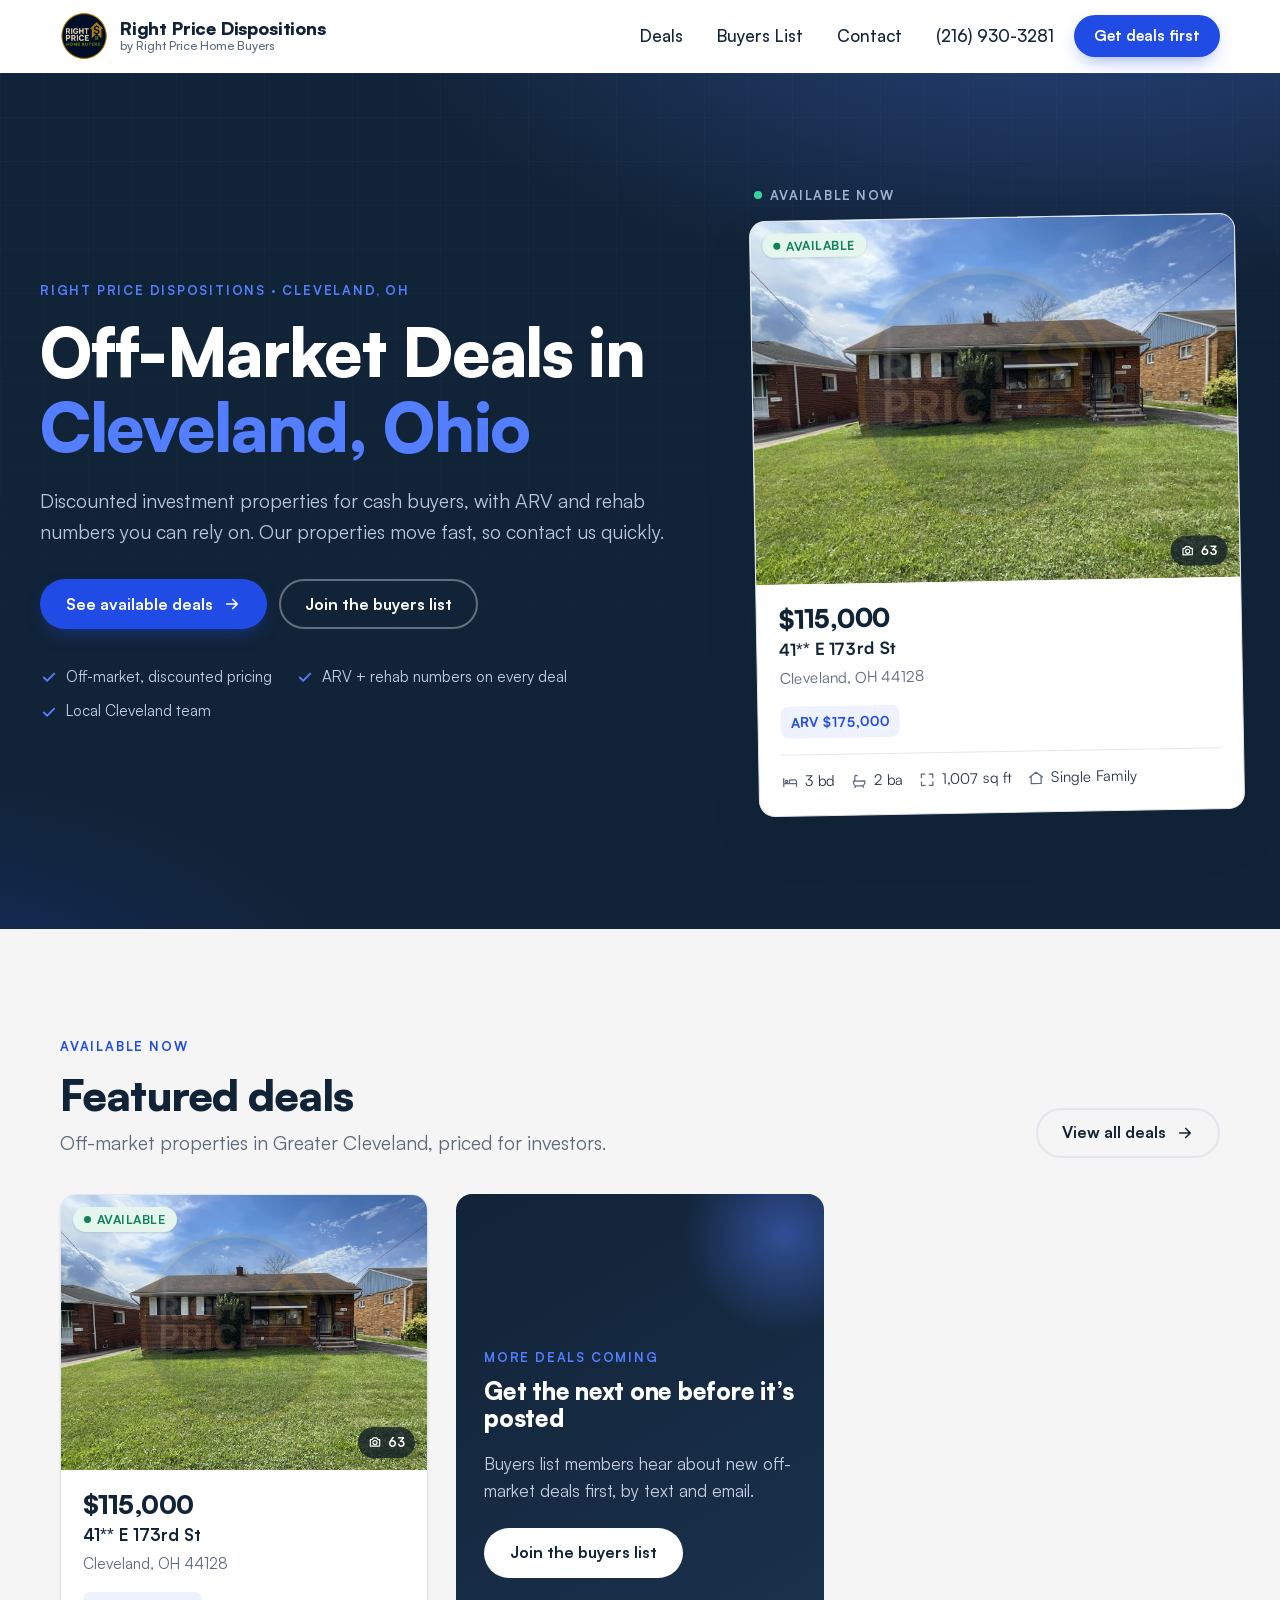
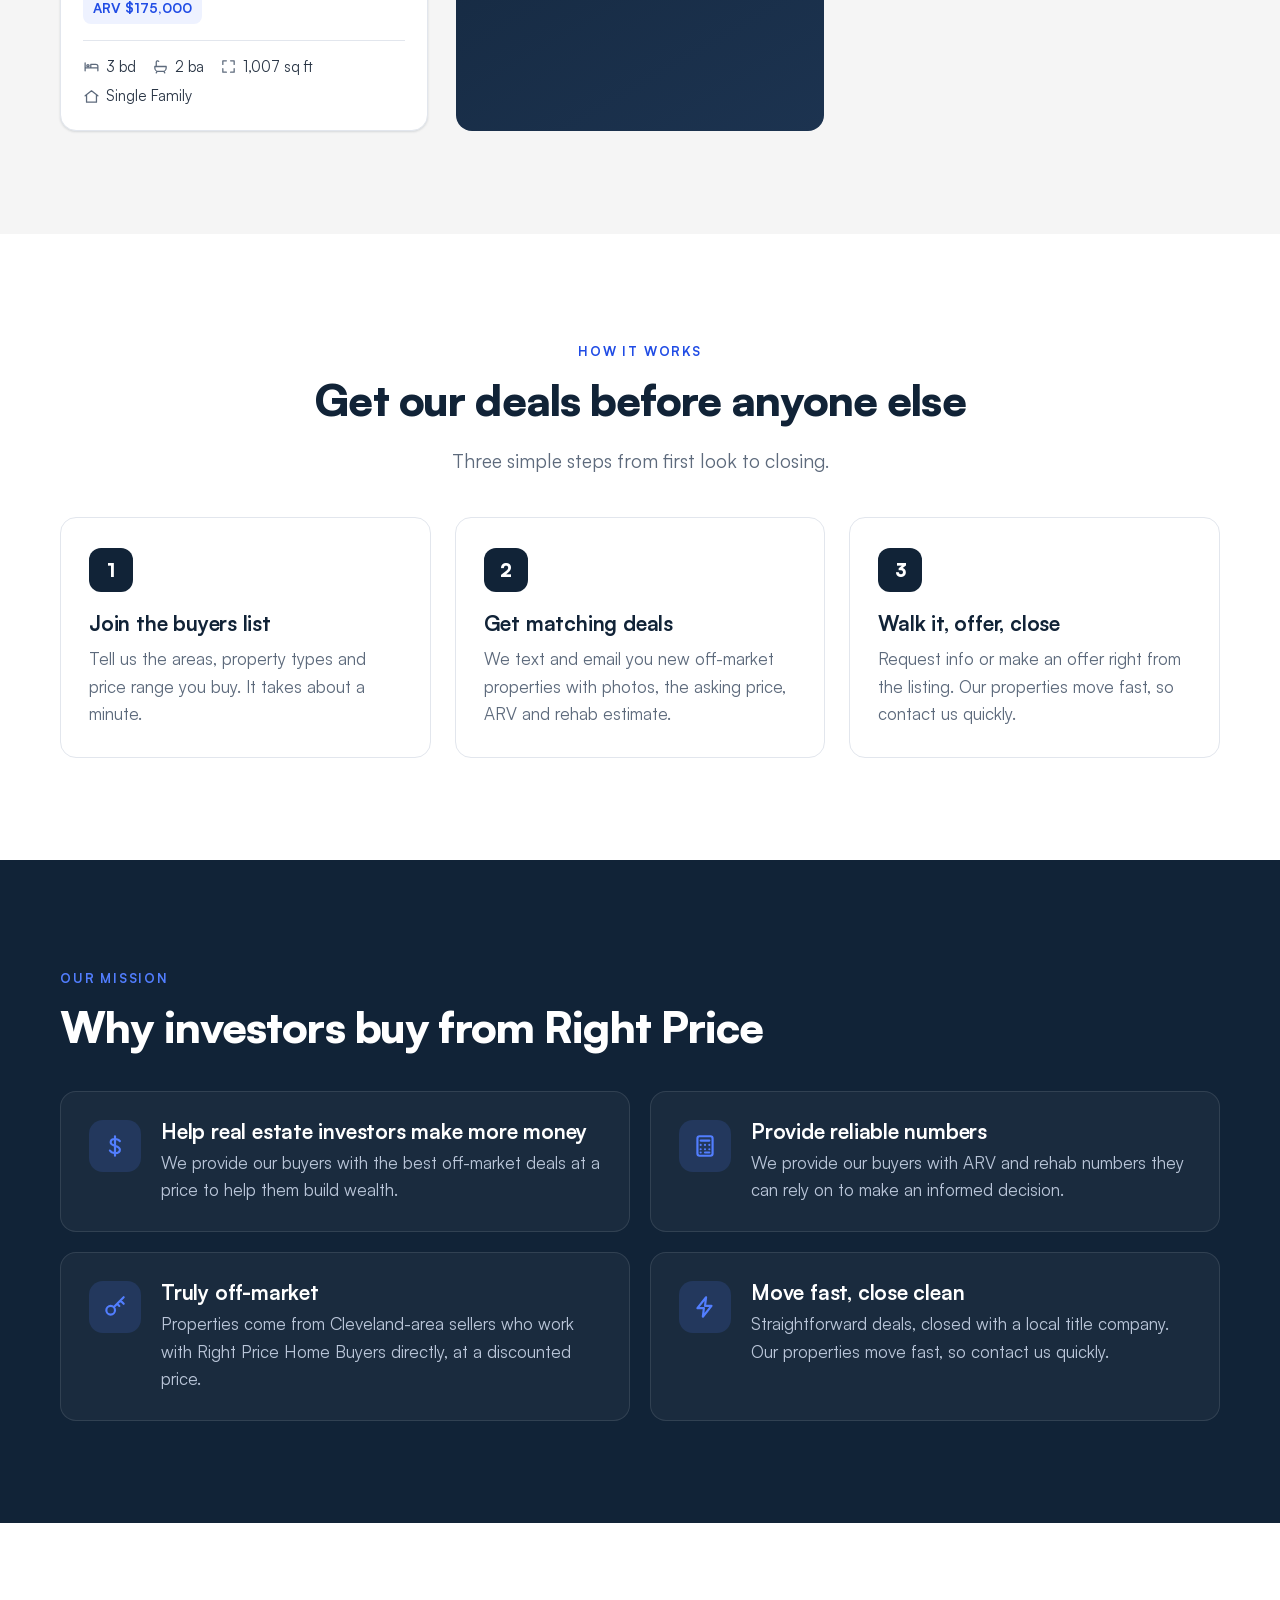
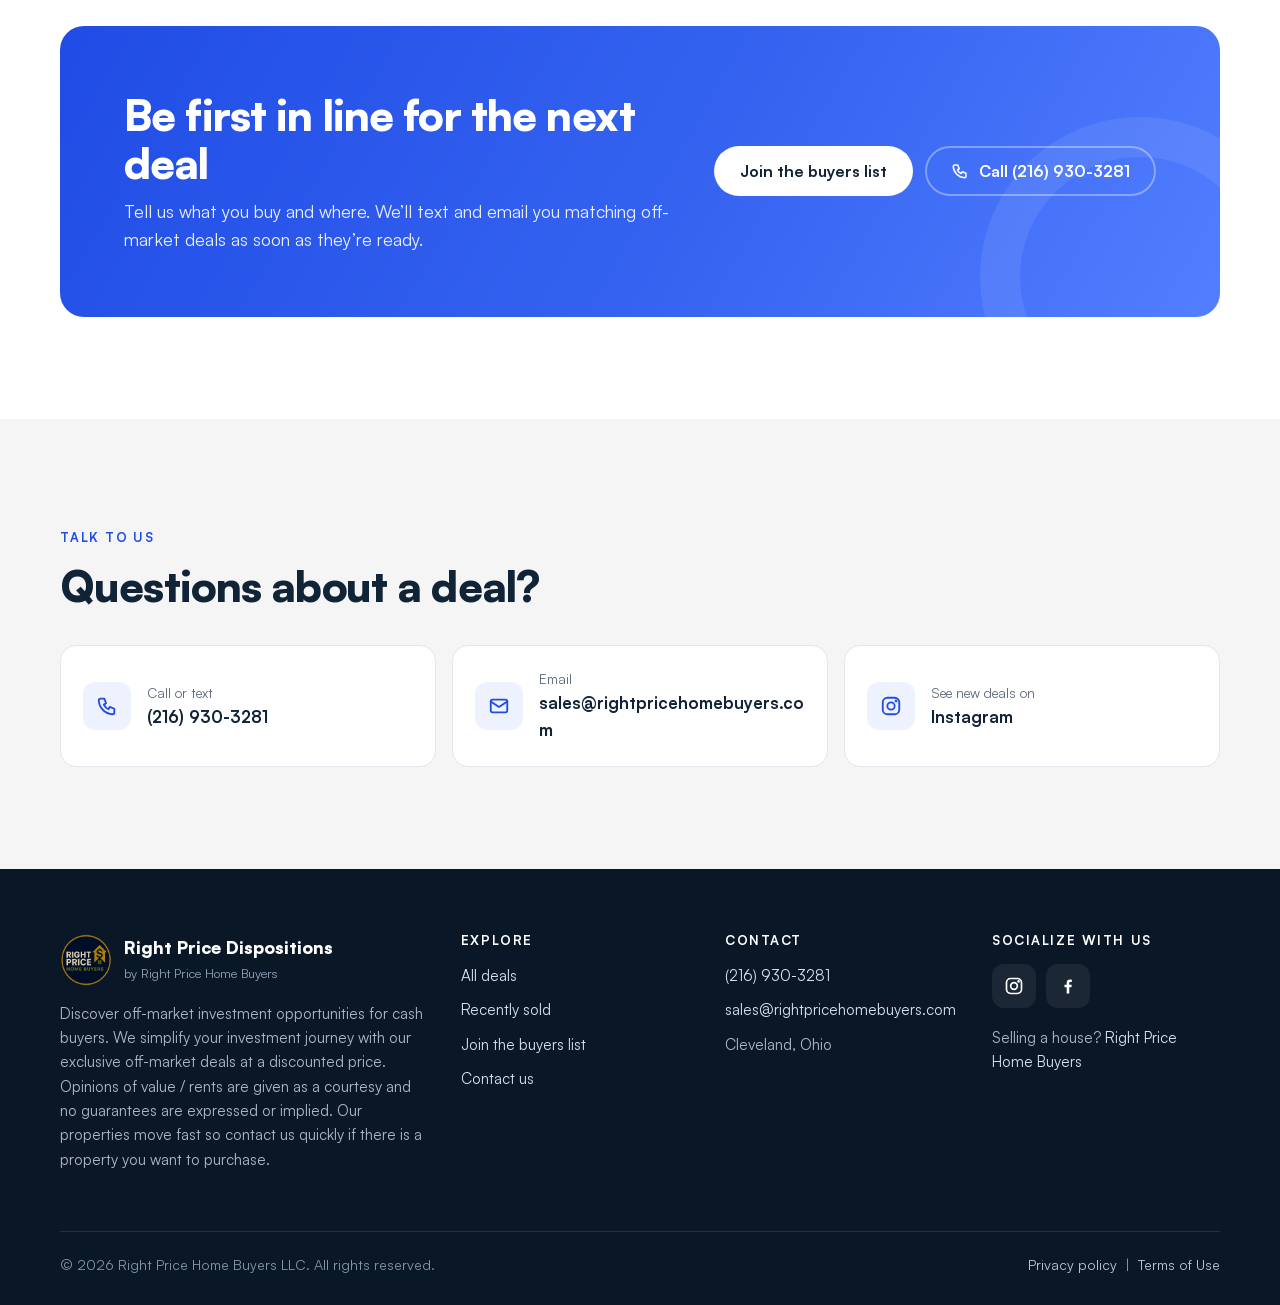
==== index.html @ bad51b69 "Initial cledispo.com buyer site Co-Authored-By: Claude Opus 5.5 <noreply@anthropic.com>" ====
<!doctype html>
<html lang="en">
<head>
<meta charset="utf-8">
<meta name="viewport" content="width=device-width, initial-scale=1, viewport-fit=cover">
<title>Off-Market Deals in Cleveland, Ohio | Right Price Dispositions</title>
<meta name="description" content="Off-market investment properties in Cleveland, Ohio at discounted prices, with ARV and rehab numbers you can rely on. Join the Right Price Dispositions buyers list.">
<link rel="canonical" href="https://www.cledispo.com/">
<meta name="theme-color" content="#112337">
<meta property="og:type" content="website">
<meta property="og:site_name" content="Right Price Dispositions">
<meta property="og:title" content="Off-Market Deals in Cleveland, Ohio | Right Price Dispositions">
<meta property="og:description" content="Off-market investment properties in Cleveland, Ohio at discounted prices, with ARV and rehab numbers you can rely on. Join the Right Price Dispositions buyers list.">
<meta property="og:url" content="https://www.cledispo.com/">
<meta property="og:image" content="https://www.cledispo.com/assets/img/og-image.jpg">
<meta property="og:image:width" content="1200">
<meta property="og:image:height" content="630">
<meta property="og:image:alt" content="Right Price Dispositions — Off-Market Deals in Cleveland, Ohio">
<meta name="twitter:card" content="summary_large_image">
<meta name="twitter:title" content="Off-Market Deals in Cleveland, Ohio | Right Price Dispositions">
<meta name="twitter:description" content="Off-market investment properties in Cleveland, Ohio at discounted prices, with ARV and rehab numbers you can rely on. Join the Right Price Dispositions buyers list.">
<meta name="twitter:image" content="https://www.cledispo.com/assets/img/og-image.jpg">
<link rel="icon" type="image/png" sizes="32x32" href="assets/img/favicon-32.png">
<link rel="icon" type="image/png" sizes="192x192" href="assets/img/favicon-192.png">
<link rel="apple-touch-icon" href="assets/img/favicon-180.png">
<link rel="preload" href="assets/fonts/Satoshi-900.woff2" as="font" type="font/woff2" crossorigin>
<link rel="preload" href="assets/fonts/Satoshi-500.woff2" as="font" type="font/woff2" crossorigin>
<link rel="stylesheet" href="assets/css/styles.css">
<script type="application/ld+json">{"@context":"https://schema.org","@type":"Organization","name":"Right Price Dispositions","alternateName":"Right Price Home Buyers","url":"https://www.cledispo.com/","logo":"https://www.cledispo.com/assets/img/favicon-270.png","telephone":"+1-216-930-3281","email":"sales@rightpricehomebuyers.com","areaServed":"Cleveland, Ohio","sameAs":["https://www.instagram.com/rightpricehomebuyers?utm_source=ig_web_button_share_sheet&igsh=dnZweTU5Y2hhZjhn","https://www.facebook.com/profile.php?id=61578637402555"],"parentOrganization":{"@type":"Organization","name":"Right Price Home Buyers LLC","url":"https://www.rightpricehomebuyers.com/"}}</script>
</head>
<body data-root="" data-page="home">
<a class="skip-link" href="#main">Skip to content</a>
<header class="site-header">
  <div class="wrap header-inner">
    <a class="brand" href="./" aria-label="Right Price Dispositions home">
      <img src="assets/img/logo-fox-160.png" width="48" height="48" alt="">
      <span class="brand-text"><span class="brand-name">Right Price Dispositions</span><span class="brand-sub">by Right Price Home Buyers</span></span>
    </a>
    <button class="nav-toggle" type="button" aria-label="Menu" aria-expanded="false" aria-controls="site-nav"><span></span></button>
    <nav class="nav" id="site-nav" aria-label="Main">
      <a href="listings/">Deals</a>
      <a href="buyers-list/">Buyers List</a>
      <a href="contact/">Contact</a>
      <a class="nav-phone" href="tel:+12169303281">(216) 930-3281</a>
      <a class="btn btn--primary btn--sm" href="buyers-list/">Get deals first</a>
    </nav>
  </div>
</header>
<main id="main">
<section class="hero">
  <div class="wrap hero-inner">
    <div>
      <span class="eyebrow">Right Price Dispositions &middot; Cleveland, OH</span>
      <h1>Off-Market Deals in <span class="accent">Cleveland, Ohio</span></h1>
      <p class="lede">Discounted investment properties for cash buyers, with ARV and rehab numbers you can rely on. Our properties move fast, so contact us quickly.</p>
      <div class="hero-ctas">
        <a class="btn btn--primary" href="listings/">See available deals <svg viewBox="0 0 24 24" fill="none" stroke="currentColor" stroke-width="2.2" stroke-linecap="round" stroke-linejoin="round" aria-hidden="true"><path d="M5 12h14M13 6l6 6-6 6"/></svg></a>
        <a class="btn btn--outline-light" href="buyers-list/">Join the buyers list</a>
      </div>
      <ul class="hero-points">
        <li><svg viewBox="0 0 24 24" fill="none" stroke="currentColor" stroke-width="2.4" stroke-linecap="round" stroke-linejoin="round" aria-hidden="true"><path d="M5 12.5l4.5 4.5L19 7.5"/></svg>Off-market, discounted pricing</li>
        <li><svg viewBox="0 0 24 24" fill="none" stroke="currentColor" stroke-width="2.4" stroke-linecap="round" stroke-linejoin="round" aria-hidden="true"><path d="M5 12.5l4.5 4.5L19 7.5"/></svg>ARV + rehab numbers on every deal</li>
        <li><svg viewBox="0 0 24 24" fill="none" stroke="currentColor" stroke-width="2.4" stroke-linecap="round" stroke-linejoin="round" aria-hidden="true"><path d="M5 12.5l4.5 4.5L19 7.5"/></svg>Local Cleveland team</li>
      </ul>
    </div>
    <div class="hero-card-slot" id="hero-deal" aria-live="polite"><div class="loading-card" aria-hidden="true"><div class="sk sk-img"></div><div class="sk sk-line"></div><div class="sk sk-line"></div></div></div>
  </div>
</section>

<section class="section section--paper">
  <div class="wrap">
    <div class="section-head">
      <div>
        <span class="eyebrow">Available now</span>
        <h2>Featured deals</h2>
        <p class="lede">Off-market properties in Greater Cleveland, priced for investors.</p>
      </div>
      <a class="btn btn--ghost" href="listings/">View all deals <svg viewBox="0 0 24 24" fill="none" stroke="currentColor" stroke-width="2.2" stroke-linecap="round" stroke-linejoin="round" aria-hidden="true"><path d="M5 12h14M13 6l6 6-6 6"/></svg></a>
    </div>
    <div class="deal-grid" id="featured-deals" aria-live="polite"><div class="loading-card" aria-hidden="true"><div class="sk sk-img"></div><div class="sk sk-line"></div><div class="sk sk-line"></div></div><div class="loading-card" aria-hidden="true"><div class="sk sk-img"></div><div class="sk sk-line"></div><div class="sk sk-line"></div></div><div class="loading-card" aria-hidden="true"><div class="sk sk-img"></div><div class="sk sk-line"></div><div class="sk sk-line"></div></div></div>
  </div>
</section>

<section class="section" id="sold-section" hidden>
  <div class="wrap">
    <div class="section-head">
      <div>
        <span class="eyebrow">Track record</span>
        <h2>Recently sold</h2>
        <p class="lede">Deals our buyers picked up. Don&rsquo;t miss the next one.</p>
      </div>
      <a class="btn btn--ghost" href="listings/?status=sold">See sold deals <svg viewBox="0 0 24 24" fill="none" stroke="currentColor" stroke-width="2.2" stroke-linecap="round" stroke-linejoin="round" aria-hidden="true"><path d="M5 12h14M13 6l6 6-6 6"/></svg></a>
    </div>
    <div class="deal-grid" id="sold-deals"></div>
  </div>
</section>

<section class="section">
  <div class="wrap">
    <div class="center" style="margin-bottom:40px">
      <span class="eyebrow">How it works</span>
      <h2>Get our deals before anyone else</h2>
      <p class="lede">Three simple steps from first look to closing.</p>
    </div>
    <div class="steps">
      <div class="step"><div class="step-num">1</div><h3>Join the buyers list</h3><p>Tell us the areas, property types and price range you buy. It takes about a minute.</p></div>
      <div class="step"><div class="step-num">2</div><h3>Get matching deals</h3><p>We text and email you new off-market properties with photos, the asking price, ARV and rehab estimate.</p></div>
      <div class="step"><div class="step-num">3</div><h3>Walk it, offer, close</h3><p>Request info or make an offer right from the listing. Our properties move fast, so contact us quickly.</p></div>
    </div>
  </div>
</section>

<section class="section section--navy">
  <div class="wrap">
    <div style="margin-bottom:40px">
      <span class="eyebrow">Our mission</span>
      <h2>Why investors buy from Right Price</h2>
    </div>
    <div class="features">
      <div class="feature"><div class="feature-icon"><svg viewBox="0 0 24 24" fill="none" stroke="currentColor" stroke-width="2" stroke-linecap="round" stroke-linejoin="round" aria-hidden="true"><path d="M12 3v18M16.5 7.5c-.8-1.2-2.4-2-4.5-2-2.5 0-4 1.3-4 3.1 0 4.4 8.5 2.4 8.5 6.8 0 1.9-1.7 3.1-4.5 3.1-2.2 0-3.9-.9-4.7-2.3"/></svg></div><div><h3>Help real estate investors make more money</h3><p>We provide our buyers with the best off-market deals at a price to help them build wealth.</p></div></div>
      <div class="feature"><div class="feature-icon"><svg viewBox="0 0 24 24" fill="none" stroke="currentColor" stroke-width="2" stroke-linecap="round" stroke-linejoin="round" aria-hidden="true"><rect x="5" y="3" width="14" height="18" rx="2"/><path d="M8 7h8M8 11h.01M12 11h.01M16 11h.01M8 15h.01M12 15h.01M16 15h.01M8 18h.01M12 18h4"/></svg></div><div><h3>Provide reliable numbers</h3><p>We provide our buyers with ARV and rehab numbers they can rely on to make an informed decision.</p></div></div>
      <div class="feature"><div class="feature-icon"><svg viewBox="0 0 24 24" fill="none" stroke="currentColor" stroke-width="2" stroke-linecap="round" stroke-linejoin="round" aria-hidden="true"><circle cx="8" cy="15" r="4"/><path d="M11 12l9-9M17 6l3 3M14 9l2 2"/></svg></div><div><h3>Truly off-market</h3><p>Properties come from Cleveland-area sellers who work with Right Price Home Buyers directly, at a discounted price.</p></div></div>
      <div class="feature"><div class="feature-icon"><svg viewBox="0 0 24 24" fill="none" stroke="currentColor" stroke-width="2" stroke-linecap="round" stroke-linejoin="round" aria-hidden="true"><path d="M13 3L5 13h6l-1 8 8-10h-6z"/></svg></div><div><h3>Move fast, close clean</h3><p>Straightforward deals, closed with a local title company. Our properties move fast, so contact us quickly.</p></div></div>
    </div>
  </div>
</section>

<section class="section">
  <div class="wrap">
    <div class="cta-band">
      <div>
        <h2>Be first in line for the next deal</h2>
        <p>Tell us what you buy and where. We&rsquo;ll text and email you matching off-market deals as soon as they&rsquo;re ready.</p>
      </div>
      <div class="btn-row">
        <a class="btn btn--light" href="buyers-list/">Join the buyers list</a>
        <a class="btn btn--outline-light" href="tel:+12169303281"><svg viewBox="0 0 24 24" fill="none" stroke="currentColor" stroke-width="2" stroke-linecap="round" stroke-linejoin="round" aria-hidden="true"><path d="M5 4h4l2 5-2.5 1.5a11 11 0 0 0 5 5L15 13l5 2v4a2 2 0 0 1-2 2A16 16 0 0 1 3 6a2 2 0 0 1 2-2"/></svg>Call (216) 930-3281</a>
      </div>
    </div>
  </div>
</section>

<section class="section section--paper">
  <div class="wrap">
    <div class="section-head"><div><span class="eyebrow">Talk to us</span><h2>Questions about a deal?</h2></div></div>
    <div class="contact-strip">
      <a class="contact-tile" href="tel:+12169303281"><span class="ic"><svg viewBox="0 0 24 24" fill="none" stroke="currentColor" stroke-width="2" stroke-linecap="round" stroke-linejoin="round" aria-hidden="true"><path d="M5 4h4l2 5-2.5 1.5a11 11 0 0 0 5 5L15 13l5 2v4a2 2 0 0 1-2 2A16 16 0 0 1 3 6a2 2 0 0 1 2-2"/></svg></span><span><small>Call or text</small><strong>(216) 930-3281</strong></span></a>
      <a class="contact-tile" href="mailto:sales@rightpricehomebuyers.com"><span class="ic"><svg viewBox="0 0 24 24" fill="none" stroke="currentColor" stroke-width="2" stroke-linecap="round" stroke-linejoin="round" aria-hidden="true"><rect x="3" y="5" width="18" height="14" rx="2"/><path d="M3 7l9 6 9-6"/></svg></span><span><small>Email</small><strong>sales@rightpricehomebuyers.com</strong></span></a>
      <a class="contact-tile" href="https://www.instagram.com/rightpricehomebuyers?utm_source=ig_web_button_share_sheet&igsh=dnZweTU5Y2hhZjhn" target="_blank" rel="noopener"><span class="ic"><svg viewBox="0 0 24 24" fill="none" stroke="currentColor" stroke-width="2" stroke-linecap="round" stroke-linejoin="round" aria-hidden="true"><rect x="3" y="3" width="18" height="18" rx="5"/><circle cx="12" cy="12" r="4"/><circle cx="17.5" cy="6.5" r=".6" fill="currentColor"/></svg></span><span><small>See new deals on</small><strong>Instagram</strong></span></a>
    </div>
  </div>
</section>
</main>
<footer class="site-footer">
  <div class="wrap">
    <div class="footer-grid">
      <div>
        <div class="footer-brand"><img src="assets/img/logo-fox-160.png" width="52" height="52" alt=""><div><strong>Right Price Dispositions</strong><span>by Right Price Home Buyers</span></div></div>
        <p class="footer-about">Discover off-market investment opportunities for cash buyers. We simplify your investment journey with our exclusive off-market deals at a discounted price. Opinions of value / rents are given as a courtesy and no guarantees are expressed or implied. Our properties move fast so contact us quickly if there is a property you want to purchase.</p>
      </div>
      <div>
        <h4>Explore</h4>
        <ul>
          <li><a href="listings/">All deals</a></li>
          <li><a href="listings/?status=sold">Recently sold</a></li>
          <li><a href="buyers-list/">Join the buyers list</a></li>
          <li><a href="contact/">Contact us</a></li>
        </ul>
      </div>
      <div>
        <h4>Contact</h4>
        <ul>
          <li><a href="tel:+12169303281">(216) 930-3281</a></li>
          <li><a href="mailto:sales@rightpricehomebuyers.com">sales@rightpricehomebuyers.com</a></li>
          <li>Cleveland, Ohio</li>
        </ul>
      </div>
      <div>
        <h4>Socialize with us</h4>
        <div class="socials">
          <a href="https://www.instagram.com/rightpricehomebuyers?utm_source=ig_web_button_share_sheet&igsh=dnZweTU5Y2hhZjhn" target="_blank" rel="noopener" aria-label="Instagram"><svg viewBox="0 0 24 24" fill="none" stroke="currentColor" stroke-width="2" stroke-linecap="round" stroke-linejoin="round" aria-hidden="true"><rect x="3" y="3" width="18" height="18" rx="5"/><circle cx="12" cy="12" r="4"/><circle cx="17.5" cy="6.5" r=".6" fill="currentColor"/></svg></a>
          <a href="https://www.facebook.com/profile.php?id=61578637402555" target="_blank" rel="noopener" aria-label="Facebook"><svg viewBox="0 0 24 24" fill="currentColor" aria-hidden="true"><path d="M13.5 21v-7.5h2.6l.4-3h-3V8.6c0-.9.3-1.5 1.5-1.5h1.6V4.4c-.3 0-1.2-.1-2.3-.1-2.3 0-3.9 1.4-3.9 4v2.2H7.8v3h2.6V21z"/></svg></a>
        </div>
        <p style="margin-top:18px">Selling a house? <a href="https://www.rightpricehomebuyers.com/" target="_blank" rel="noopener">Right Price Home Buyers</a></p>
      </div>
    </div>
    <div class="footer-bottom">
      <span>&copy; <span data-year>2026</span> Right Price Home Buyers LLC. All rights reserved.</span>
      <span><a href="privacy-policy/">Privacy policy</a> &nbsp;|&nbsp; <a href="terms-of-use/">Terms of Use</a></span>
    </div>
  </div>
</footer>
<script src="assets/js/config.js"></script>
<script src="assets/js/site.js"></script>
<script src="assets/js/listings.js"></script>
</body>
</html>
---- assets/css/styles.css ----
/* Right Price Dispositions — cledispo.com
   Brand family: rightpricehomebuyers.com (navy #112337, blue #204ce5 / #527EFF, off-white #F5F5F5 / #fffaf3, Satoshi) */

@font-face { font-family: "Satoshi"; src: url("../fonts/Satoshi-400.woff2") format("woff2"); font-weight: 400; font-style: normal; font-display: swap; }
@font-face { font-family: "Satoshi"; src: url("../fonts/Satoshi-500.woff2") format("woff2"); font-weight: 500; font-style: normal; font-display: swap; }
@font-face { font-family: "Satoshi"; src: url("../fonts/Satoshi-700.woff2") format("woff2"); font-weight: 700; font-style: normal; font-display: swap; }
@font-face { font-family: "Satoshi"; src: url("../fonts/Satoshi-900.woff2") format("woff2"); font-weight: 900; font-style: normal; font-display: swap; }

:root {
  --navy: #112337;
  --navy-deep: #0a1726;
  --navy-soft: #1c3350;
  --blue: #204ce5;
  --blue-hover: #1a3fc2;
  --blue-light: #527eff;
  --blue-tint: #eef2ff;
  --paper: #f5f5f5;
  --cream: #fffaf3;
  --white: #ffffff;
  --ink: #112337;
  --text: #2a3646;
  --muted: #5d6a7c;
  --line: #e2e6ed;
  --gold: #d4a431;
  --ok: #10825a;
  --ok-bg: #e5f6ef;
  --warn: #a8650a;
  --warn-bg: #fff3dc;
  --sold: #c73b3b;
  --sold-bg: #fde9e9;
  --radius: 16px;
  --radius-sm: 10px;
  --shadow-sm: 0 1px 2px rgba(17, 35, 55, .06), 0 1px 3px rgba(17, 35, 55, .08);
  --shadow: 0 10px 30px -12px rgba(17, 35, 55, .25);
  --shadow-lg: 0 24px 60px -20px rgba(17, 35, 55, .35);
  --wrap: 1200px;
  --gutter: 20px;
  --header-h: 72px;
  --font: "Satoshi", "Plus Jakarta Sans", system-ui, -apple-system, "Segoe UI", Roboto, Arial, sans-serif;
}

*, *::before, *::after { box-sizing: border-box; }
html { -webkit-text-size-adjust: 100%; scroll-behavior: smooth; scroll-padding-top: calc(var(--header-h) + 16px); }
body {
  margin: 0;
  font-family: var(--font);
  font-size: 17px;
  line-height: 1.6;
  color: var(--text);
  background: var(--white);
  -webkit-font-smoothing: antialiased;
  overflow-x: hidden;
}
img { max-width: 100%; height: auto; display: block; }
a { color: var(--blue); text-decoration: none; }
a:hover { text-decoration: underline; }
h1, h2, h3, h4 { color: var(--ink); line-height: 1.12; margin: 0 0 .5em; font-weight: 900; letter-spacing: -0.02em; }
h1 { font-size: clamp(2.3rem, 6vw, 4.2rem); }
h2 { font-size: clamp(1.8rem, 3.6vw, 2.7rem); }
h3 { font-size: 1.3rem; font-weight: 700; letter-spacing: -0.01em; }
p { margin: 0 0 1em; }
button, input, select, textarea { font: inherit; color: inherit; }
:focus-visible { outline: 3px solid var(--blue-light); outline-offset: 2px; border-radius: 6px; }
.sr-only { position: absolute !important; width: 1px; height: 1px; padding: 0; margin: -1px; overflow: hidden; clip: rect(0 0 0 0); white-space: nowrap; border: 0; }
.skip-link { position: absolute; left: -999px; top: 8px; z-index: 200; background: var(--navy); color: #fff; padding: 10px 16px; border-radius: 8px; }
.skip-link:focus { left: 8px; }

.wrap { width: 100%; max-width: var(--wrap); margin: 0 auto; padding: 0 var(--gutter); }
.section { padding: clamp(56px, 8vw, 104px) 0; }
.section--paper { background: var(--paper); }
.section--cream { background: var(--cream); }
.section--navy { background: var(--navy); color: #d7deea; }
.section--navy h2, .section--navy h3 { color: #fff; }
.eyebrow { display: inline-block; font-size: .8rem; font-weight: 700; letter-spacing: .14em; text-transform: uppercase; color: var(--blue); margin-bottom: 14px; }
.section--navy .eyebrow, .hero .eyebrow { color: var(--blue-light); }
.lede { font-size: clamp(1.05rem, 1.6vw, 1.22rem); color: var(--muted); max-width: 640px; }
.section-head { display: flex; flex-wrap: wrap; align-items: end; justify-content: space-between; gap: 16px 32px; margin-bottom: 36px; }
.section-head h2 { margin: 0; }
.section-head .lede { margin: 8px 0 0; }
.center { text-align: center; }
.center .lede { margin-left: auto; margin-right: auto; }

/* Buttons */
.btn {
  display: inline-flex; align-items: center; justify-content: center; gap: 10px;
  min-height: 50px; padding: 12px 24px; border-radius: 999px; border: 2px solid transparent;
  font-weight: 700; font-size: 1rem; line-height: 1.2; cursor: pointer; text-decoration: none !important;
  transition: background .18s ease, color .18s ease, border-color .18s ease, transform .18s ease, box-shadow .18s ease;
  white-space: nowrap;
}
.btn svg { width: 18px; height: 18px; flex: none; }
.btn--primary { background: var(--blue); color: #fff; box-shadow: 0 8px 20px -8px rgba(32, 76, 229, .6); }
.btn--primary:hover { background: var(--blue-hover); transform: translateY(-1px); }
.btn--ghost { background: transparent; color: var(--ink); border-color: var(--line); }
.btn--ghost:hover { border-color: var(--ink); }
.btn--light { background: #fff; color: var(--navy); }
.btn--light:hover { background: var(--cream); transform: translateY(-1px); }
.btn--outline-light { background: transparent; color: #fff; border-color: rgba(255, 255, 255, .35); }
.btn--outline-light:hover { border-color: #fff; }
.btn--block { width: 100%; }
.btn--sm { min-height: 42px; padding: 8px 18px; font-size: .95rem; }
.btn[disabled] { opacity: .6; cursor: progress; }

/* Header */
.site-header {
  position: sticky; top: 0; z-index: 100;
  background: rgba(255, 255, 255, .92);
  -webkit-backdrop-filter: saturate(180%) blur(12px); backdrop-filter: saturate(180%) blur(12px);
  border-bottom: 1px solid transparent;
  transition: border-color .2s ease, box-shadow .2s ease;
}
.site-header.is-scrolled { border-bottom-color: var(--line); box-shadow: 0 6px 20px -16px rgba(17, 35, 55, .5); }
.header-inner { display: flex; align-items: center; justify-content: space-between; gap: 16px; height: var(--header-h); }
.brand { display: flex; align-items: center; gap: 12px; color: var(--ink); text-decoration: none !important; min-width: 0; }
.brand img { width: 48px; height: 48px; flex: none; }
.brand-text { display: flex; flex-direction: column; line-height: 1.1; min-width: 0; }
.brand-name { font-weight: 900; font-size: 1.12rem; letter-spacing: -0.01em; white-space: nowrap; }
.brand-sub { font-size: .76rem; font-weight: 500; color: var(--muted); white-space: nowrap; }
.nav { display: flex; align-items: center; gap: 6px; }
.nav a:not(.btn) { color: var(--ink); font-weight: 500; padding: 10px 14px; border-radius: 999px; }
.nav a:not(.btn):hover { background: var(--paper); text-decoration: none; }
.nav a[aria-current="page"]:not(.btn) { background: var(--blue-tint); color: var(--blue); }
.nav .nav-phone { font-weight: 700; }
.nav-toggle { display: none; width: 46px; height: 46px; border-radius: 12px; border: 1px solid var(--line); background: #fff; cursor: pointer; align-items: center; justify-content: center; }
.nav-toggle span, .nav-toggle span::before, .nav-toggle span::after { display: block; width: 20px; height: 2px; background: var(--ink); border-radius: 2px; position: relative; transition: transform .2s ease, background .2s ease; }
.nav-toggle span::before, .nav-toggle span::after { content: ""; position: absolute; left: 0; }
.nav-toggle span::before { top: -6px; }
.nav-toggle span::after { top: 6px; }
.nav-open .nav-toggle span { background: transparent; }
.nav-open .nav-toggle span::before { transform: translateY(6px) rotate(45deg); }
.nav-open .nav-toggle span::after { transform: translateY(-6px) rotate(-45deg); }

@media (max-width: 920px) {
  .nav-toggle { display: inline-flex; }
  .nav {
    position: fixed; left: 0; right: 0; top: var(--header-h); bottom: 0;
    flex-direction: column; align-items: stretch; gap: 4px; padding: 20px var(--gutter) 32px;
    background: #fff; border-top: 1px solid var(--line);
    transform: translateY(-8px); opacity: 0; visibility: hidden; transition: opacity .18s ease, transform .18s ease, visibility .18s;
    overflow-y: auto;
  }
  .nav-open .nav { transform: none; opacity: 1; visibility: visible; }
  .nav a:not(.btn) { font-size: 1.2rem; padding: 14px 12px; border-radius: 12px; }
  .nav .btn { margin-top: 12px; min-height: 54px; }
  body.nav-open { overflow: hidden; }
}
@media (max-width: 400px) {
  .brand img { width: 42px; height: 42px; }
  .brand-name { font-size: 1rem; }
  .brand-sub { font-size: .7rem; }
}

/* Hero */
.hero {
  position: relative; overflow: hidden; color: #cfd8e6;
  background:
    radial-gradient(1200px 500px at 85% -10%, rgba(82, 126, 255, .35), transparent 60%),
    radial-gradient(800px 400px at -10% 110%, rgba(32, 76, 229, .25), transparent 60%),
    var(--navy);
}
.hero::before {
  content: ""; position: absolute; inset: 0; pointer-events: none; opacity: .5;
  background-image: linear-gradient(rgba(255, 255, 255, .045) 1px, transparent 1px), linear-gradient(90deg, rgba(255, 255, 255, .045) 1px, transparent 1px);
  background-size: 44px 44px;
  -webkit-mask-image: linear-gradient(180deg, #000 0%, transparent 85%); mask-image: linear-gradient(180deg, #000 0%, transparent 85%);
}
.hero-inner { position: relative; display: grid; grid-template-columns: 1.15fr .85fr; gap: 56px; align-items: center; padding: clamp(56px, 9vw, 112px) 0 clamp(64px, 9vw, 120px); }
.hero h1 { color: #fff; margin-bottom: 20px; }
.hero h1 .accent { color: var(--blue-light); }
.hero .lede { color: #b9c5d8; margin-bottom: 32px; }
.hero-ctas { display: flex; flex-wrap: wrap; gap: 12px; }
.hero-points { display: flex; flex-wrap: wrap; gap: 10px 24px; margin: 36px 0 0; padding: 0; list-style: none; font-size: .95rem; color: #c3cee0; }
.hero-points li { display: flex; align-items: center; gap: 8px; }
.hero-points svg { width: 18px; height: 18px; color: var(--blue-light); flex: none; }
.hero-card-slot { min-width: 0; }
.hero-card-label { display: flex; align-items: center; gap: 8px; font-size: .8rem; font-weight: 700; letter-spacing: .12em; text-transform: uppercase; color: #9fb3d6; margin-bottom: 12px; }
.pulse { width: 8px; height: 8px; border-radius: 50%; background: #38d39f; box-shadow: 0 0 0 0 rgba(56, 211, 159, .6); animation: pulse 2s infinite; }
@keyframes pulse { 0% { box-shadow: 0 0 0 0 rgba(56, 211, 159, .6); } 70% { box-shadow: 0 0 0 10px rgba(56, 211, 159, 0); } 100% { box-shadow: 0 0 0 0 rgba(56, 211, 159, 0); } }
.hero .deal-card { box-shadow: var(--shadow-lg); transform: rotate(-1deg); }
.hero .deal-card:hover { transform: rotate(0) translateY(-4px); }
@media (max-width: 920px) {
  .hero-inner { grid-template-columns: 1fr; gap: 40px; }
  .hero .deal-card { transform: none; }
}
@media (max-width: 480px) {
  .hero-ctas .btn { width: 100%; }
}

/* Page hero (inner pages) */
.page-hero { background: var(--navy); color: #c9d3e3; padding: clamp(44px, 7vw, 80px) 0 clamp(40px, 6vw, 64px); position: relative; overflow: hidden; }
.page-hero::after { content: ""; position: absolute; right: -120px; top: -160px; width: 420px; height: 420px; border-radius: 50%; background: radial-gradient(circle, rgba(82, 126, 255, .35), transparent 65%); pointer-events: none; }
.page-hero h1 { color: #fff; font-size: clamp(2rem, 5vw, 3.2rem); margin-bottom: 12px; }
.page-hero .lede { color: #b9c5d8; margin: 0; }
.crumbs { font-size: .9rem; margin-bottom: 16px; color: #9fb0c9; }
.crumbs a { color: #cdd8ea; }

/* Deal cards */
.deal-grid { display: grid; grid-template-columns: repeat(auto-fill, minmax(300px, 1fr)); gap: 28px; }
@media (max-width: 380px) { .deal-grid { grid-template-columns: 1fr; } }
.deal-card {
  position: relative; display: flex; flex-direction: column; background: #fff; border-radius: var(--radius);
  overflow: hidden; color: var(--text); box-shadow: var(--shadow-sm); border: 1px solid var(--line);
  transition: transform .2s ease, box-shadow .2s ease; text-decoration: none !important;
}
.deal-card:hover { transform: translateY(-4px); box-shadow: var(--shadow); }
.deal-media { position: relative; aspect-ratio: 4 / 3; background: linear-gradient(135deg, #e8ecf3, #dfe5ee); overflow: hidden; }
.deal-media img { width: 100%; height: 100%; object-fit: cover; transition: transform .5s ease; }
.deal-card:hover .deal-media img { transform: scale(1.04); }
.deal-media .no-photo { position: absolute; inset: 0; display: grid; place-items: center; color: #8a97aa; font-weight: 700; }
.deal-media .photo-count { position: absolute; right: 12px; bottom: 12px; background: rgba(10, 23, 38, .72); color: #fff; font-size: .8rem; font-weight: 700; padding: 5px 10px; border-radius: 999px; display: inline-flex; gap: 6px; align-items: center; }
.deal-media .photo-count svg { width: 14px; height: 14px; }
.badge { display: inline-flex; align-items: center; gap: 6px; font-size: .78rem; font-weight: 700; letter-spacing: .04em; text-transform: uppercase; padding: 6px 11px; border-radius: 999px; line-height: 1; }
.badge::before { content: ""; width: 7px; height: 7px; border-radius: 50%; background: currentColor; }
.badge--available { background: var(--ok-bg); color: var(--ok); }
.badge--pending { background: var(--warn-bg); color: var(--warn); }
.badge--sold { background: var(--sold-bg); color: var(--sold); }
.deal-media .badge { position: absolute; left: 12px; top: 12px; box-shadow: var(--shadow-sm); }
.ribbon { position: absolute; top: 22px; right: -46px; width: 180px; transform: rotate(45deg); background: var(--sold); color: #fff; text-align: center; font-weight: 900; letter-spacing: .18em; font-size: .9rem; padding: 7px 0; box-shadow: 0 4px 12px rgba(0, 0, 0, .25); z-index: 2; }
.deal-card.is-sold .deal-media img { filter: saturate(.75); }
.deal-body { padding: 20px 22px 22px; display: flex; flex-direction: column; gap: 6px; flex: 1; }
.deal-price { font-size: 1.6rem; font-weight: 900; color: var(--ink); letter-spacing: -0.02em; line-height: 1.1; }
.deal-price small { font-size: .9rem; font-weight: 500; color: var(--muted); letter-spacing: 0; }
.deal-address { font-weight: 700; color: var(--ink); font-size: 1.05rem; line-height: 1.3; }
.deal-city { color: var(--muted); font-size: .95rem; }
.deal-specs { display: flex; flex-wrap: wrap; gap: 6px 16px; margin-top: 10px; padding-top: 14px; border-top: 1px solid var(--line); font-size: .93rem; color: var(--text); }
.deal-specs span { display: inline-flex; align-items: center; gap: 6px; }
.deal-specs svg { width: 17px; height: 17px; color: var(--muted); }
.deal-numbers { display: flex; gap: 8px; flex-wrap: wrap; margin-top: 10px; }
.chip { font-size: .85rem; font-weight: 700; background: var(--blue-tint); color: var(--blue); padding: 5px 10px; border-radius: 8px; }
.chip--muted { background: var(--paper); color: var(--text); }

.promo-card { display: flex; flex-direction: column; justify-content: center; align-items: flex-start; gap: 6px; padding: 32px 28px; border-radius: var(--radius); background: linear-gradient(150deg, var(--navy) 0%, var(--navy-soft) 100%); color: #c3cee0; text-decoration: none !important; min-height: 320px; position: relative; overflow: hidden; }
.promo-card::after { content: ""; position: absolute; right: -60px; top: -60px; width: 200px; height: 200px; border-radius: 50%; background: radial-gradient(circle, rgba(82, 126, 255, .45), transparent 70%); }
.promo-card .eyebrow { color: var(--blue-light); margin-bottom: 4px; }
.promo-card h3 { color: #fff; font-size: 1.5rem; font-weight: 900; }
.promo-card p { margin: 0 0 18px; }
.promo-card:hover .btn { background: var(--cream); }
.empty-state { grid-column: 1 / -1; text-align: center; padding: 56px 24px; border: 2px dashed var(--line); border-radius: var(--radius); background: #fff; }
.empty-state h3 { font-size: 1.5rem; }
.empty-state p { color: var(--muted); max-width: 460px; margin: 0 auto 20px; }
.loading-card { border-radius: var(--radius); border: 1px solid var(--line); overflow: hidden; background: #fff; }
.loading-card .sk { background: linear-gradient(90deg, #eef1f5 0%, #f7f9fb 50%, #eef1f5 100%); background-size: 200% 100%; animation: sk 1.2s infinite linear; }
.loading-card .sk-img { aspect-ratio: 4 / 3; }
.loading-card .sk-line { height: 14px; border-radius: 6px; margin: 18px 22px 0; }
.loading-card .sk-line:last-child { margin-bottom: 22px; width: 50%; }
@keyframes sk { to { background-position: -200% 0; } }

/* Steps / features */
.steps { display: grid; grid-template-columns: repeat(3, 1fr); gap: 24px; counter-reset: step; }
.step { background: #fff; border: 1px solid var(--line); border-radius: var(--radius); padding: 30px 28px; position: relative; }
.step-num { width: 44px; height: 44px; border-radius: 12px; display: grid; place-items: center; font-weight: 900; font-size: 1.15rem; background: var(--navy); color: #fff; margin-bottom: 20px; }
.step p { color: var(--muted); margin: 0; }
.features { display: grid; grid-template-columns: repeat(2, 1fr); gap: 20px; }
.feature { display: flex; gap: 20px; padding: 28px; border-radius: var(--radius); background: rgba(255, 255, 255, .04); border: 1px solid rgba(255, 255, 255, .1); }
.feature-icon { width: 52px; height: 52px; flex: none; border-radius: 14px; display: grid; place-items: center; background: rgba(82, 126, 255, .16); color: var(--blue-light); }
.feature-icon svg { width: 26px; height: 26px; }
.feature h3 { margin-bottom: 6px; }
.feature p { margin: 0; color: #b9c5d8; }
@media (max-width: 860px) {
  .steps, .features { grid-template-columns: 1fr; }
}
@media (max-width: 480px) {
  .feature { flex-direction: column; gap: 14px; padding: 24px; }
}

/* CTA band */
.cta-band { background: linear-gradient(120deg, var(--blue) 0%, #3563f0 55%, var(--blue-light) 100%); color: #e8eeff; border-radius: 24px; padding: clamp(36px, 6vw, 64px); display: grid; grid-template-columns: 1.4fr auto; gap: 28px; align-items: center; position: relative; overflow: hidden; }
.cta-band::after { content: ""; position: absolute; right: -80px; bottom: -120px; width: 320px; height: 320px; border-radius: 50%; border: 40px solid rgba(255, 255, 255, .08); pointer-events: none; }
.cta-band h2 { color: #fff; margin-bottom: 10px; }
.cta-band p { margin: 0; font-size: 1.1rem; }
.cta-band .btn-row { display: flex; flex-wrap: wrap; gap: 12px; position: relative; z-index: 1; }
@media (max-width: 760px) { .cta-band { grid-template-columns: 1fr; } .cta-band .btn { width: 100%; } }

/* Contact strip */
.contact-strip { display: grid; grid-template-columns: repeat(3, 1fr); gap: 16px; }
.contact-tile { display: flex; align-items: center; gap: 16px; padding: 22px; border-radius: var(--radius); background: #fff; border: 1px solid var(--line); color: var(--ink); text-decoration: none !important; transition: border-color .18s ease, transform .18s ease; min-width: 0; }
.contact-tile:hover { border-color: var(--blue); transform: translateY(-2px); }
.contact-tile .ic { width: 48px; height: 48px; border-radius: 12px; display: grid; place-items: center; background: var(--blue-tint); color: var(--blue); flex: none; }
.contact-tile .ic svg { width: 22px; height: 22px; }
.contact-tile small { display: block; color: var(--muted); font-size: .85rem; }
.contact-tile strong { display: block; font-size: 1.05rem; overflow-wrap: anywhere; }
@media (max-width: 860px) { .contact-strip { grid-template-columns: 1fr; } }

/* Listings toolbar */
.toolbar { display: flex; flex-wrap: wrap; gap: 14px 18px; align-items: end; background: #fff; border: 1px solid var(--line); border-radius: var(--radius); padding: 18px; margin: -44px 0 28px; position: relative; z-index: 2; box-shadow: var(--shadow); }
.seg { display: inline-flex; background: var(--paper); border-radius: 999px; padding: 4px; gap: 2px; flex-wrap: wrap; }
.seg button { border: 0; background: transparent; padding: 9px 16px; border-radius: 999px; font-weight: 700; font-size: .93rem; color: var(--muted); cursor: pointer; }
.seg button[aria-pressed="true"] { background: #fff; color: var(--ink); box-shadow: var(--shadow-sm); }
.field-inline { display: flex; flex-direction: column; gap: 6px; min-width: 0; }
.field-inline label { font-size: .78rem; font-weight: 700; text-transform: uppercase; letter-spacing: .08em; color: var(--muted); }
.field-inline select, .field-inline input { height: 44px; border: 1px solid var(--line); border-radius: 10px; padding: 0 12px; background: #fff; min-width: 0; width: 100%; }
.toolbar .grow { flex: 1; }
.toolbar-filters { display: grid; grid-template-columns: repeat(5, minmax(0, 1fr)); gap: 12px; flex: 1 1 560px; }
.toolbar-reset { background: none; border: 0; color: var(--blue); font-weight: 700; cursor: pointer; padding: 10px 4px; }
.results-bar { display: flex; justify-content: space-between; align-items: center; gap: 12px; margin-bottom: 18px; color: var(--muted); font-weight: 500; }
@media (max-width: 760px) {
  .toolbar { padding: 14px; margin-top: -32px; }
  .toolbar-filters { grid-template-columns: repeat(2, minmax(0, 1fr)); flex-basis: 100%; }
  .toolbar-filters .field-inline.sort { grid-column: 1 / -1; }
  .seg { width: 100%; }
  .seg button { flex: 1; padding: 9px 8px; }
}

/* Property page */
.prop-top { padding-top: 28px; padding-bottom: 8px; }
.prop-top .crumbs { color: var(--muted); }
.prop-top .crumbs a { color: var(--blue); }
.prop-title { display: flex; flex-wrap: wrap; justify-content: space-between; align-items: end; gap: 16px; margin-bottom: 20px; }
.prop-title h1 { font-size: clamp(1.8rem, 4vw, 2.8rem); margin: 8px 0 4px; }
.prop-title .deal-city { font-size: 1.05rem; }
.prop-actions { display: flex; gap: 10px; flex-wrap: wrap; }
.gallery { display: grid; grid-template-columns: 2fr 1fr; grid-template-rows: 1fr 1fr; gap: 10px; border-radius: var(--radius); overflow: hidden; height: clamp(300px, 46vw, 540px); }
.gallery button { border: 0; padding: 0; margin: 0; cursor: zoom-in; background: #e8ecf3; position: relative; overflow: hidden; min-width: 0; min-height: 0; }
.gallery button img { width: 100%; height: 100%; object-fit: cover; transition: transform .4s ease; }
.gallery button:hover img { transform: scale(1.03); }
.gallery .g-main { grid-row: 1 / span 2; }
.gallery .g-all { position: absolute; right: 14px; bottom: 14px; background: #fff; color: var(--ink); font-weight: 700; font-size: .92rem; padding: 9px 14px; border-radius: 999px; box-shadow: var(--shadow); display: inline-flex; align-items: center; gap: 8px; }
.gallery .g-all svg { width: 16px; height: 16px; }
.gallery.single { grid-template-columns: 1fr; }
.gallery .ribbon { top: 30px; right: -40px; }
@media (max-width: 760px) {
  .gallery { display: block; height: auto; border-radius: 0; margin: 0 calc(var(--gutter) * -1); position: relative; }
  .gallery .g-side { display: none; }
  .gallery .g-main { display: block; width: 100%; aspect-ratio: 4 / 3; }
}
.prop-layout { display: grid; grid-template-columns: minmax(0, 1fr) 380px; gap: 48px; align-items: start; padding: 36px 0 72px; }
.prop-side { position: sticky; top: calc(var(--header-h) + 20px); display: flex; flex-direction: column; gap: 16px; }
@media (max-width: 980px) {
  .prop-layout { grid-template-columns: 1fr; gap: 28px; padding-top: 24px; }
  .prop-side { position: static; order: -1; }
}
.price-card { background: #fff; border: 1px solid var(--line); border-radius: 20px; padding: 26px; box-shadow: var(--shadow); }
.price-card .label { font-size: .8rem; font-weight: 700; letter-spacing: .1em; text-transform: uppercase; color: var(--muted); }
.price-card .big { font-size: 2.3rem; font-weight: 900; color: var(--ink); letter-spacing: -0.02em; line-height: 1.1; margin: 4px 0 16px; }
.numbers { list-style: none; padding: 0; margin: 0 0 18px; border-top: 1px solid var(--line); }
.numbers li { display: flex; justify-content: space-between; gap: 12px; padding: 12px 0; border-bottom: 1px solid var(--line); }
.numbers li span:first-child { color: var(--muted); }
.numbers li span:last-child { font-weight: 700; color: var(--ink); }
.spread { background: linear-gradient(135deg, var(--navy), var(--navy-soft)); color: #d4dceb; border-radius: 14px; padding: 18px 20px; margin-bottom: 18px; }
.spread .label { color: #9fb3d6; }
.spread .val { font-size: 1.9rem; font-weight: 900; color: #fff; letter-spacing: -0.02em; line-height: 1.15; }
.spread small { display: block; font-size: .85rem; color: #aab8cf; margin-top: 4px; }
.price-card .btn + .btn { margin-top: 10px; }
.side-note { font-size: .88rem; color: var(--muted); padding: 0 6px; }
.facts { display: grid; grid-template-columns: repeat(auto-fill, minmax(160px, 1fr)); gap: 12px; margin: 0 0 40px; }
.fact { background: var(--paper); border-radius: 12px; padding: 14px 16px; display: flex; gap: 12px; align-items: center; min-width: 0; }
.fact svg { width: 22px; height: 22px; color: var(--blue); flex: none; }
.fact small { display: block; font-size: .78rem; text-transform: uppercase; letter-spacing: .08em; font-weight: 700; color: var(--muted); }
.fact strong { display: block; color: var(--ink); overflow-wrap: anywhere; }
.prop-section { margin-bottom: 44px; }
.prop-section h2 { font-size: 1.6rem; margin-bottom: 16px; }
.description p { color: var(--text); }
.map-frame { border-radius: var(--radius); overflow: hidden; border: 1px solid var(--line); aspect-ratio: 16 / 9; background: var(--paper); }
.map-frame iframe { width: 100%; height: 100%; border: 0; display: block; }
.map-note { font-size: .9rem; color: var(--muted); margin-top: 10px; }
.disclaimer { font-size: .85rem; color: var(--muted); border-left: 3px solid var(--line); padding-left: 14px; }

/* Lightbox */
.lightbox { position: fixed; inset: 0; z-index: 300; background: rgba(6, 13, 22, .96); display: none; flex-direction: column; color: #fff; touch-action: pan-y; }
.lightbox.open { display: flex; }
.lb-top { display: flex; justify-content: space-between; align-items: center; padding: 14px 16px; gap: 12px; }
.lb-count { font-weight: 700; font-size: .95rem; color: #c8d2e2; }
.lb-btn { width: 48px; height: 48px; border-radius: 50%; border: 0; background: rgba(255, 255, 255, .1); color: #fff; cursor: pointer; display: grid; place-items: center; flex: none; }
.lb-btn:hover { background: rgba(255, 255, 255, .2); }
.lb-btn svg { width: 22px; height: 22px; }
.lb-stage { flex: 1; position: relative; display: flex; align-items: center; justify-content: center; min-height: 0; padding: 0 72px; }
.lb-stage img { max-width: 100%; max-height: 100%; object-fit: contain; user-select: none; -webkit-user-drag: none; border-radius: 6px; transition: opacity .15s ease; }
.lb-prev, .lb-next { position: absolute; top: 50%; transform: translateY(-50%); }
.lb-prev { left: 12px; }
.lb-next { right: 12px; }
.lb-thumbs { display: flex; gap: 8px; overflow-x: auto; padding: 12px 16px 18px; scrollbar-width: thin; }
.lb-thumbs button { flex: none; width: 72px; height: 54px; padding: 0; border: 2px solid transparent; border-radius: 8px; overflow: hidden; cursor: pointer; background: #222; opacity: .55; }
.lb-thumbs button.active { border-color: #fff; opacity: 1; }
.lb-thumbs img { width: 100%; height: 100%; object-fit: cover; }
@media (max-width: 760px) {
  .lb-stage { padding: 0; }
  .lb-prev, .lb-next { display: none; }
}

/* Forms */
.form-card { background: #fff; border: 1px solid var(--line); border-radius: 20px; padding: clamp(22px, 4vw, 40px); box-shadow: var(--shadow-sm); }
.form-grid { display: grid; grid-template-columns: repeat(2, minmax(0, 1fr)); gap: 18px 18px; }
.form-grid .full { grid-column: 1 / -1; }
@media (max-width: 640px) { .form-grid { grid-template-columns: 1fr; } }
.field { display: flex; flex-direction: column; gap: 7px; min-width: 0; }
.field > label, .field > .label { font-weight: 700; font-size: .95rem; color: var(--ink); }
.field .req { color: var(--sold); }
.field .opt { color: var(--muted); font-weight: 500; font-size: .85rem; }
.field input[type="text"], .field input[type="email"], .field input[type="tel"], .field input[type="number"], .field select, .field textarea {
  width: 100%; min-height: 50px; padding: 12px 14px; border: 1.5px solid var(--line); border-radius: 12px; background: #fff; font-size: 16px; transition: border-color .15s ease, box-shadow .15s ease;
}
.field textarea { min-height: 120px; resize: vertical; }
.field input:focus, .field select:focus, .field textarea:focus { outline: none; border-color: var(--blue); box-shadow: 0 0 0 4px rgba(32, 76, 229, .12); }
.field.has-error input, .field.has-error select, .field.has-error textarea { border-color: var(--sold); }
.field .error-msg { color: var(--sold); font-size: .88rem; font-weight: 500; display: none; }
.field.has-error .error-msg { display: block; }
.field .hint { color: var(--muted); font-size: .88rem; }
.check-group { display: flex; flex-wrap: wrap; gap: 10px; }
.check-pill { position: relative; }
.check-pill input { position: absolute; opacity: 0; width: 1px; height: 1px; }
.check-pill span { display: inline-flex; align-items: center; min-height: 44px; padding: 8px 16px; border: 1.5px solid var(--line); border-radius: 999px; cursor: pointer; font-weight: 500; transition: all .15s ease; user-select: none; }
.check-pill input:checked + span { border-color: var(--blue); background: var(--blue-tint); color: var(--blue); font-weight: 700; }
.check-pill input:focus-visible + span { outline: 3px solid var(--blue-light); outline-offset: 2px; }
.consent { display: flex; gap: 12px; align-items: flex-start; background: var(--paper); border-radius: 12px; padding: 14px 16px; font-size: .92rem; color: var(--text); cursor: pointer; }
.consent input { width: 20px; height: 20px; margin: 2px 0 0; flex: none; accent-color: var(--blue); }
.field.has-error .consent { outline: 1.5px solid var(--sold); }
.hp { position: absolute !important; left: -9999px !important; width: 1px; height: 1px; overflow: hidden; }
.form-status { margin-top: 14px; font-weight: 500; }
.form-status.error { color: var(--sold); }
.form-foot { font-size: .86rem; color: var(--muted); margin-top: 14px; }
.split { display: grid; grid-template-columns: .85fr 1.15fr; gap: 56px; align-items: start; }
@media (max-width: 900px) { .split { grid-template-columns: 1fr; gap: 32px; } }
.checklist { list-style: none; padding: 0; margin: 24px 0; display: grid; gap: 14px; }
.checklist li { display: flex; gap: 12px; align-items: flex-start; }
.checklist svg { width: 22px; height: 22px; color: var(--blue); flex: none; margin-top: 2px; }

/* Legal / prose */
.prose { max-width: 780px; }
.prose h2, .prose h3, .prose h4 { margin-top: 1.8em; font-size: 1.3rem; font-weight: 700; }
.prose p, .prose li { color: var(--text); }
.prose a { overflow-wrap: anywhere; }

/* Thank you */
.thanks { text-align: center; max-width: 620px; margin: 0 auto; }
.thanks .check { width: 76px; height: 76px; border-radius: 50%; background: var(--ok-bg); color: var(--ok); display: grid; place-items: center; margin: 0 auto 24px; }
.thanks .check svg { width: 38px; height: 38px; }
.thanks .btn-row { display: flex; gap: 12px; justify-content: center; flex-wrap: wrap; margin-top: 28px; }

/* Footer */
.site-footer { background: var(--navy-deep); color: #a9b6c9; padding: 64px 0 28px; font-size: .95rem; }
.footer-grid { display: grid; grid-template-columns: 1.6fr 1fr 1fr 1fr; gap: 36px; }
.site-footer h4 { color: #fff; font-size: .82rem; letter-spacing: .12em; text-transform: uppercase; font-weight: 700; margin-bottom: 16px; }
.site-footer a { color: #d5deec; }
.site-footer ul { list-style: none; padding: 0; margin: 0; display: grid; gap: 10px; }
.footer-brand { display: flex; align-items: center; gap: 12px; margin-bottom: 16px; color: #fff; }
.footer-brand img { width: 52px; height: 52px; }
.footer-brand strong { display: block; font-size: 1.1rem; font-weight: 900; }
.footer-brand span { font-size: .8rem; color: #93a3ba; }
.footer-about { max-width: 420px; }
.socials { display: flex; gap: 10px; }
.socials a { width: 44px; height: 44px; border-radius: 12px; display: grid; place-items: center; background: rgba(255, 255, 255, .07); color: #fff; }
.socials a:hover { background: var(--blue); }
.socials svg { width: 20px; height: 20px; }
.footer-bottom { border-top: 1px solid rgba(255, 255, 255, .1); margin-top: 44px; padding-top: 22px; display: flex; flex-wrap: wrap; justify-content: space-between; gap: 12px; font-size: .88rem; color: #8494ab; }
.footer-bottom a { color: #b8c5d8; }
@media (max-width: 900px) { .footer-grid { grid-template-columns: 1fr 1fr; } .footer-grid > :first-child { grid-column: 1 / -1; } }
@media (max-width: 480px) { .footer-grid { grid-template-columns: 1fr; } }

/* Mobile sticky call bar on property page */
.mobile-bar { display: none; }
@media (max-width: 980px) {
  .mobile-bar { display: flex; gap: 10px; position: fixed; left: 0; right: 0; bottom: 0; z-index: 90; padding: 10px var(--gutter) calc(10px + env(safe-area-inset-bottom)); background: rgba(255, 255, 255, .96); border-top: 1px solid var(--line); box-shadow: 0 -8px 24px -16px rgba(17, 35, 55, .4); }
  .mobile-bar .btn { flex: 1; min-height: 48px; padding: 10px 12px; }
  body.has-mobile-bar { padding-bottom: 76px; }
}

.toast { position: fixed; left: 50%; bottom: 96px; transform: translateX(-50%) translateY(20px); background: var(--navy); color: #fff; padding: 12px 20px; border-radius: 999px; font-weight: 700; opacity: 0; pointer-events: none; transition: all .25s ease; z-index: 400; max-width: calc(100% - 32px); text-align: center; }
.toast.show { opacity: 1; transform: translateX(-50%) translateY(0); }

@media (prefers-reduced-motion: reduce) {
  *, *::before, *::after { animation: none !important; transition: none !important; scroll-behavior: auto !important; }
}
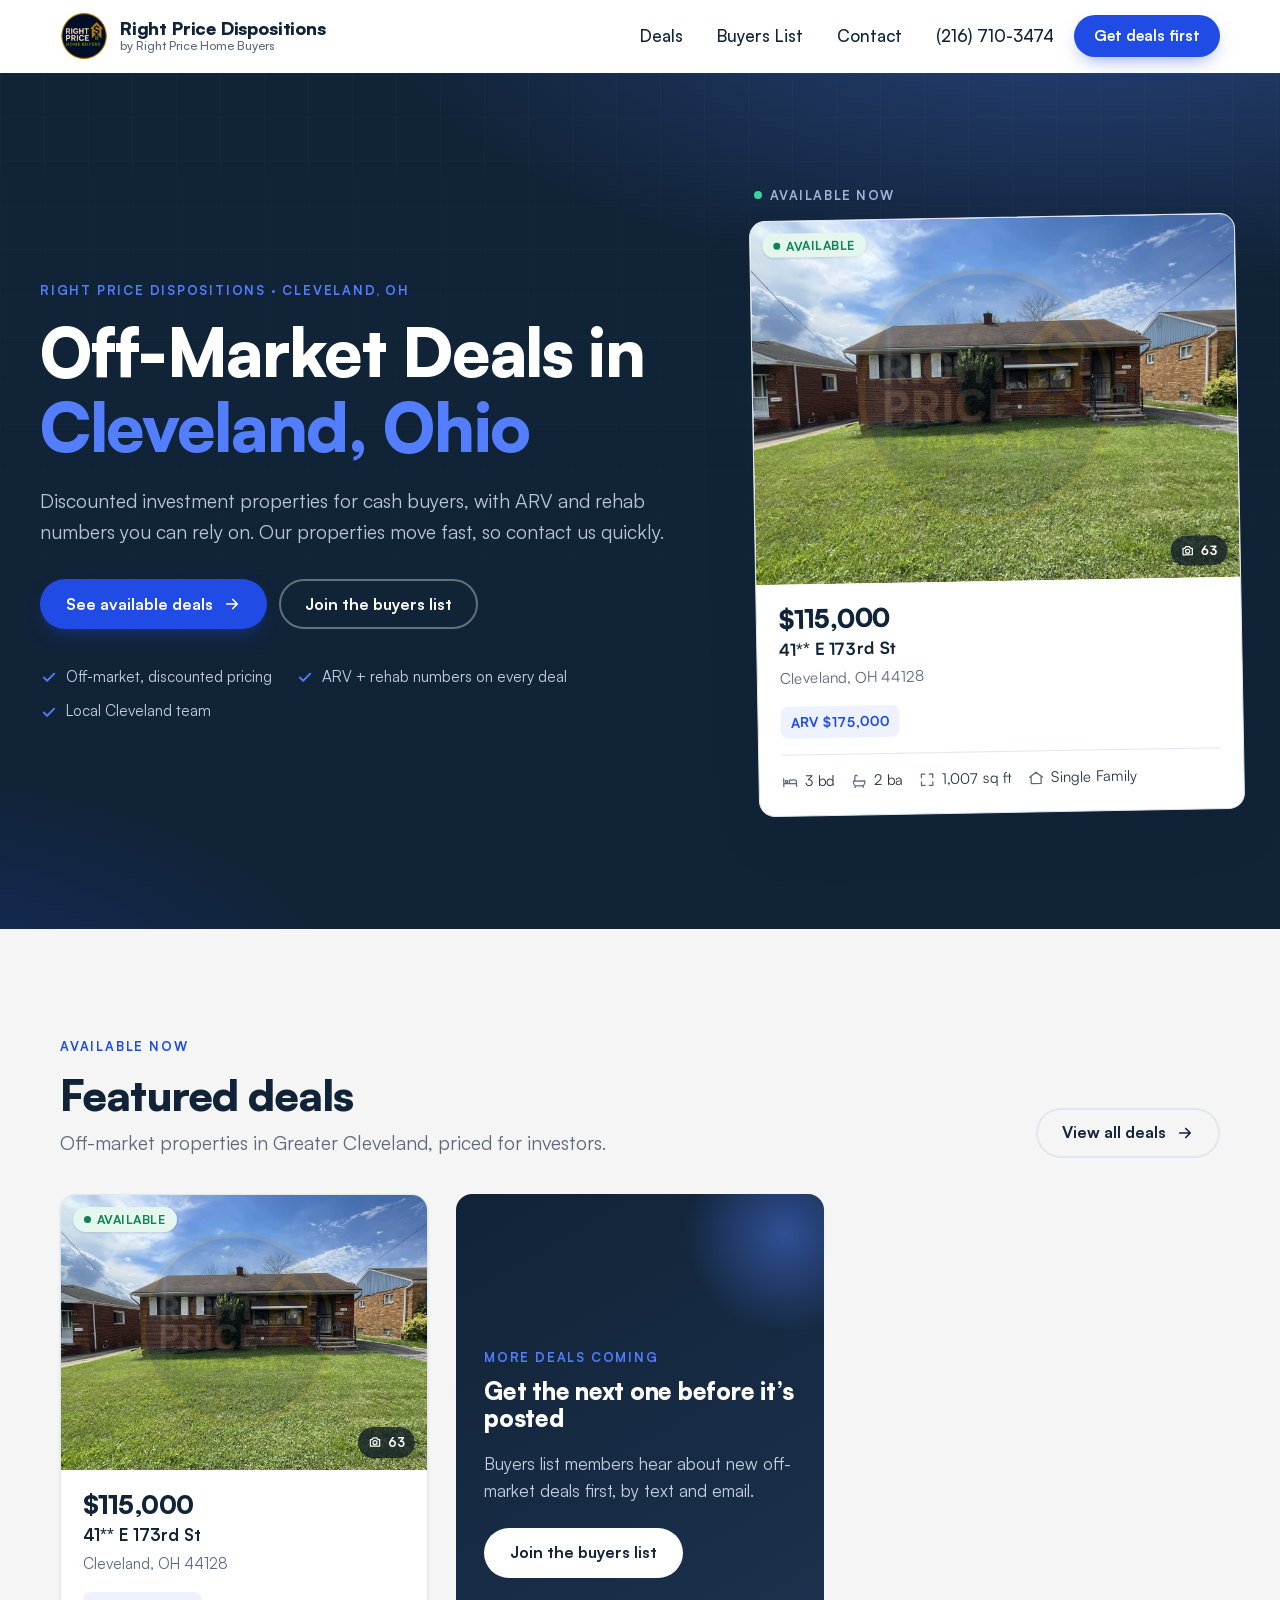
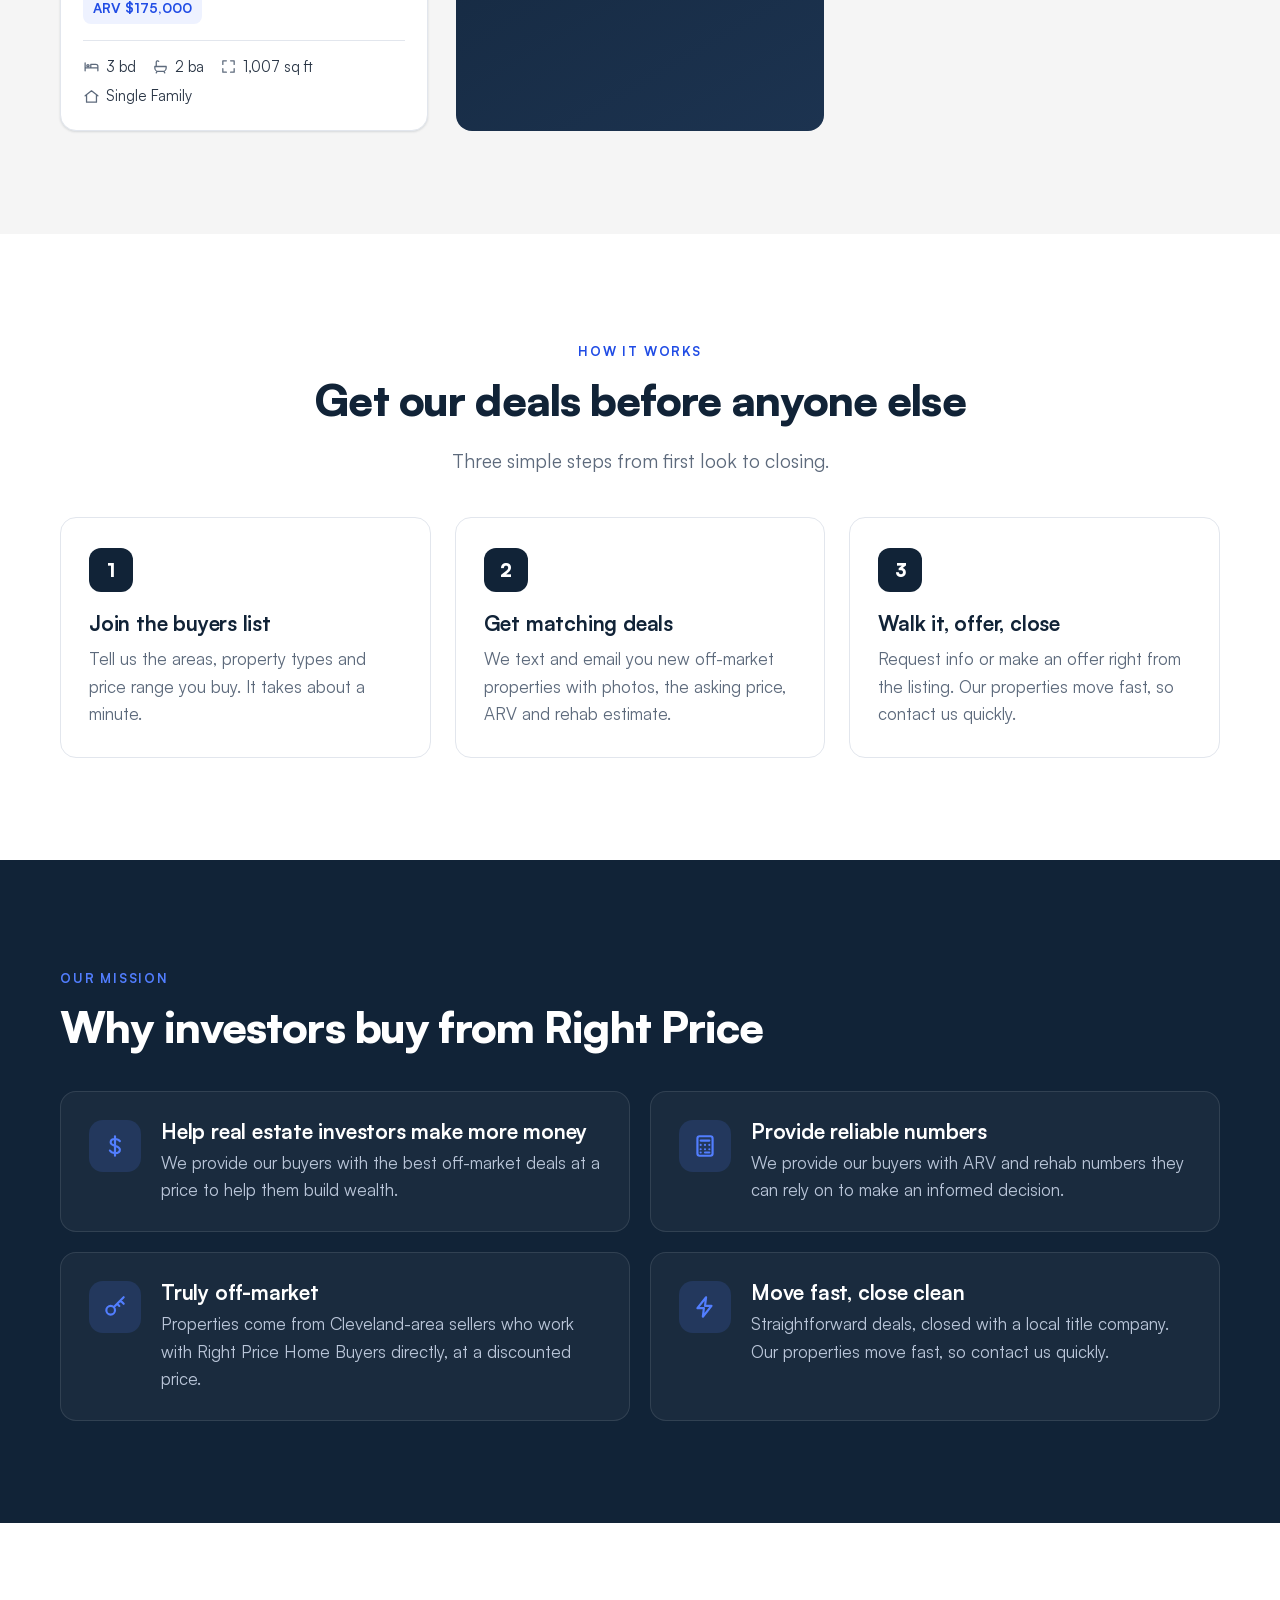
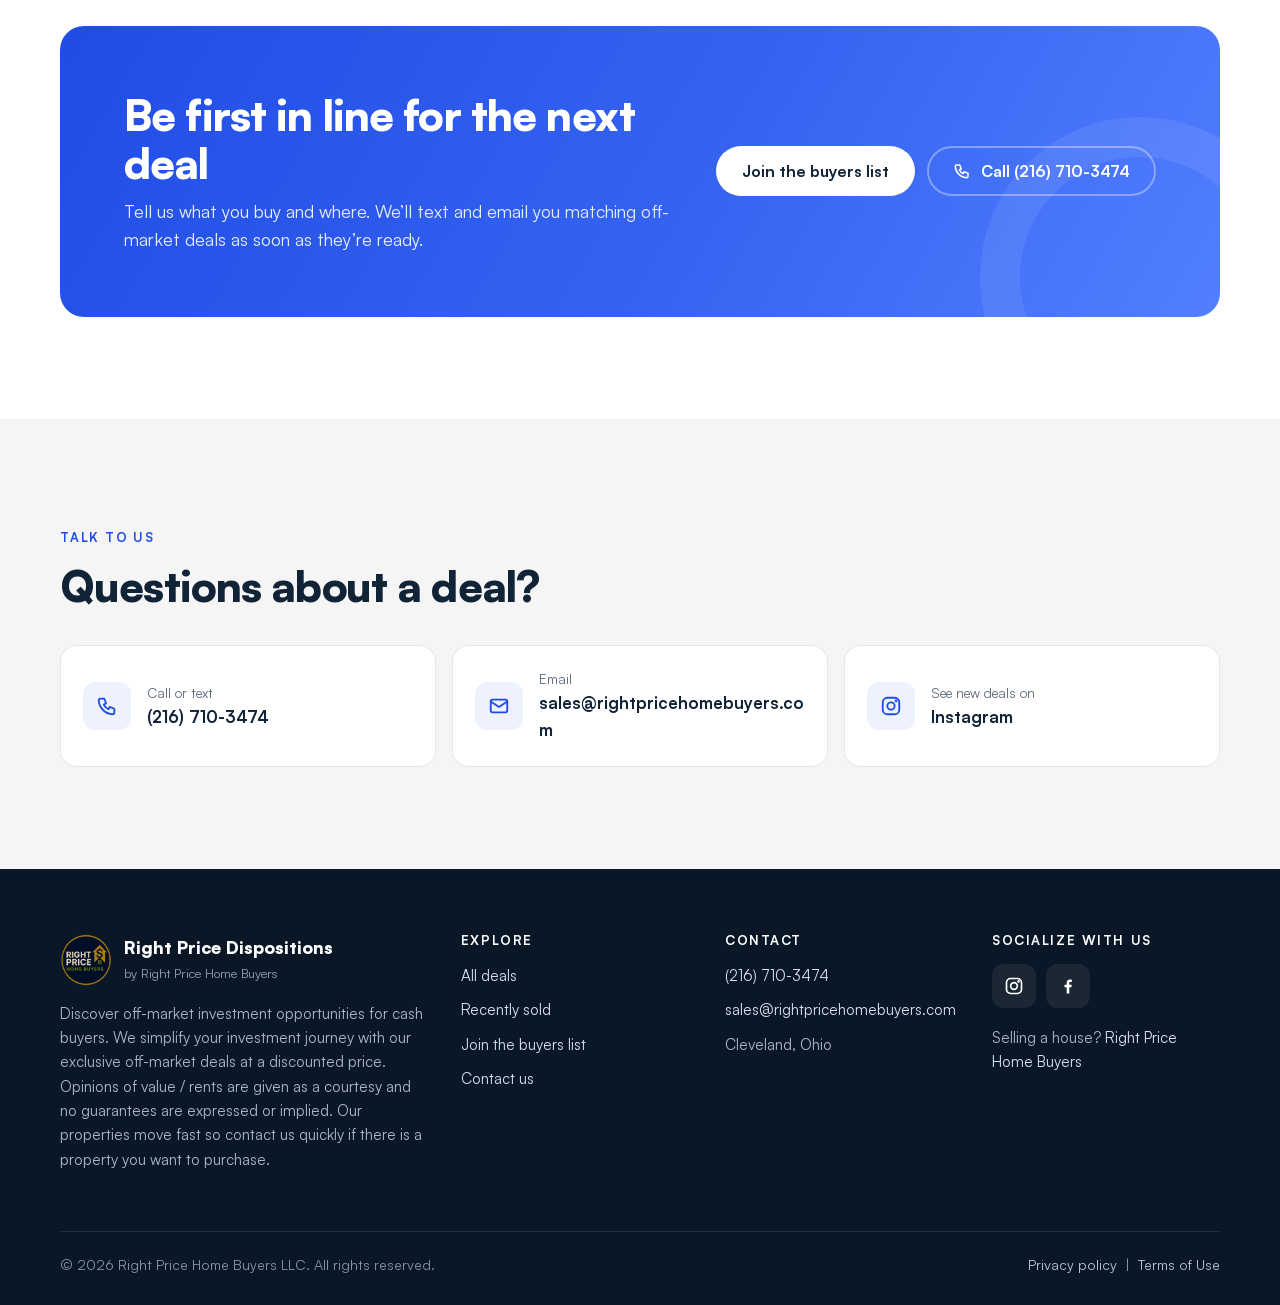
==== commit 766b3e90: "Buyer site: show our buyer line (216) 710-3474 instead of the Quo number Calls to (216) 930-3281 (Qu" ====
--- a/index.html
+++ b/index.html
@@ -26,7 +26,7 @@
 <link rel="preload" href="assets/fonts/Satoshi-900.woff2" as="font" type="font/woff2" crossorigin>
 <link rel="preload" href="assets/fonts/Satoshi-500.woff2" as="font" type="font/woff2" crossorigin>
 <link rel="stylesheet" href="assets/css/styles.css">
-<script type="application/ld+json">{"@context":"https://schema.org","@type":"Organization","name":"Right Price Dispositions","alternateName":"Right Price Home Buyers","url":"https://www.cledispo.com/","logo":"https://www.cledispo.com/assets/img/favicon-270.png","telephone":"+1-216-930-3281","email":"sales@rightpricehomebuyers.com","areaServed":"Cleveland, Ohio","sameAs":["https://www.instagram.com/rightpricehomebuyers?utm_source=ig_web_button_share_sheet&igsh=dnZweTU5Y2hhZjhn","https://www.facebook.com/profile.php?id=61578637402555"],"parentOrganization":{"@type":"Organization","name":"Right Price Home Buyers LLC","url":"https://www.rightpricehomebuyers.com/"}}</script>
+<script type="application/ld+json">{"@context":"https://schema.org","@type":"Organization","name":"Right Price Dispositions","alternateName":"Right Price Home Buyers","url":"https://www.cledispo.com/","logo":"https://www.cledispo.com/assets/img/favicon-270.png","telephone":"+1-216-710-3474","email":"sales@rightpricehomebuyers.com","areaServed":"Cleveland, Ohio","sameAs":["https://www.instagram.com/rightpricehomebuyers?utm_source=ig_web_button_share_sheet&igsh=dnZweTU5Y2hhZjhn","https://www.facebook.com/profile.php?id=61578637402555"],"parentOrganization":{"@type":"Organization","name":"Right Price Home Buyers LLC","url":"https://www.rightpricehomebuyers.com/"}}</script>
 </head>
 <body data-root="" data-page="home">
 <a class="skip-link" href="#main">Skip to content</a>
@@ -41,7 +41,7 @@
       <a href="listings/">Deals</a>
       <a href="buyers-list/">Buyers List</a>
       <a href="contact/">Contact</a>
-      <a class="nav-phone" href="tel:+12169303281">(216) 930-3281</a>
+      <a class="nav-phone" href="tel:+12167103474">(216) 710-3474</a>
       <a class="btn btn--primary btn--sm" href="buyers-list/">Get deals first</a>
     </nav>
   </div>
@@ -134,7 +134,7 @@
       </div>
       <div class="btn-row">
         <a class="btn btn--light" href="buyers-list/">Join the buyers list</a>
-        <a class="btn btn--outline-light" href="tel:+12169303281"><svg viewBox="0 0 24 24" fill="none" stroke="currentColor" stroke-width="2" stroke-linecap="round" stroke-linejoin="round" aria-hidden="true"><path d="M5 4h4l2 5-2.5 1.5a11 11 0 0 0 5 5L15 13l5 2v4a2 2 0 0 1-2 2A16 16 0 0 1 3 6a2 2 0 0 1 2-2"/></svg>Call (216) 930-3281</a>
+        <a class="btn btn--outline-light" href="tel:+12167103474"><svg viewBox="0 0 24 24" fill="none" stroke="currentColor" stroke-width="2" stroke-linecap="round" stroke-linejoin="round" aria-hidden="true"><path d="M5 4h4l2 5-2.5 1.5a11 11 0 0 0 5 5L15 13l5 2v4a2 2 0 0 1-2 2A16 16 0 0 1 3 6a2 2 0 0 1 2-2"/></svg>Call (216) 710-3474</a>
       </div>
     </div>
   </div>
@@ -144,7 +144,7 @@
   <div class="wrap">
     <div class="section-head"><div><span class="eyebrow">Talk to us</span><h2>Questions about a deal?</h2></div></div>
     <div class="contact-strip">
-      <a class="contact-tile" href="tel:+12169303281"><span class="ic"><svg viewBox="0 0 24 24" fill="none" stroke="currentColor" stroke-width="2" stroke-linecap="round" stroke-linejoin="round" aria-hidden="true"><path d="M5 4h4l2 5-2.5 1.5a11 11 0 0 0 5 5L15 13l5 2v4a2 2 0 0 1-2 2A16 16 0 0 1 3 6a2 2 0 0 1 2-2"/></svg></span><span><small>Call or text</small><strong>(216) 930-3281</strong></span></a>
+      <a class="contact-tile" href="tel:+12167103474"><span class="ic"><svg viewBox="0 0 24 24" fill="none" stroke="currentColor" stroke-width="2" stroke-linecap="round" stroke-linejoin="round" aria-hidden="true"><path d="M5 4h4l2 5-2.5 1.5a11 11 0 0 0 5 5L15 13l5 2v4a2 2 0 0 1-2 2A16 16 0 0 1 3 6a2 2 0 0 1 2-2"/></svg></span><span><small>Call or text</small><strong>(216) 710-3474</strong></span></a>
       <a class="contact-tile" href="mailto:sales@rightpricehomebuyers.com"><span class="ic"><svg viewBox="0 0 24 24" fill="none" stroke="currentColor" stroke-width="2" stroke-linecap="round" stroke-linejoin="round" aria-hidden="true"><rect x="3" y="5" width="18" height="14" rx="2"/><path d="M3 7l9 6 9-6"/></svg></span><span><small>Email</small><strong>sales@rightpricehomebuyers.com</strong></span></a>
       <a class="contact-tile" href="https://www.instagram.com/rightpricehomebuyers?utm_source=ig_web_button_share_sheet&igsh=dnZweTU5Y2hhZjhn" target="_blank" rel="noopener"><span class="ic"><svg viewBox="0 0 24 24" fill="none" stroke="currentColor" stroke-width="2" stroke-linecap="round" stroke-linejoin="round" aria-hidden="true"><rect x="3" y="3" width="18" height="18" rx="5"/><circle cx="12" cy="12" r="4"/><circle cx="17.5" cy="6.5" r=".6" fill="currentColor"/></svg></span><span><small>See new deals on</small><strong>Instagram</strong></span></a>
     </div>
@@ -170,7 +170,7 @@
       <div>
         <h4>Contact</h4>
         <ul>
-          <li><a href="tel:+12169303281">(216) 930-3281</a></li>
+          <li><a href="tel:+12167103474">(216) 710-3474</a></li>
           <li><a href="mailto:sales@rightpricehomebuyers.com">sales@rightpricehomebuyers.com</a></li>
           <li>Cleveland, Ohio</li>
         </ul>
